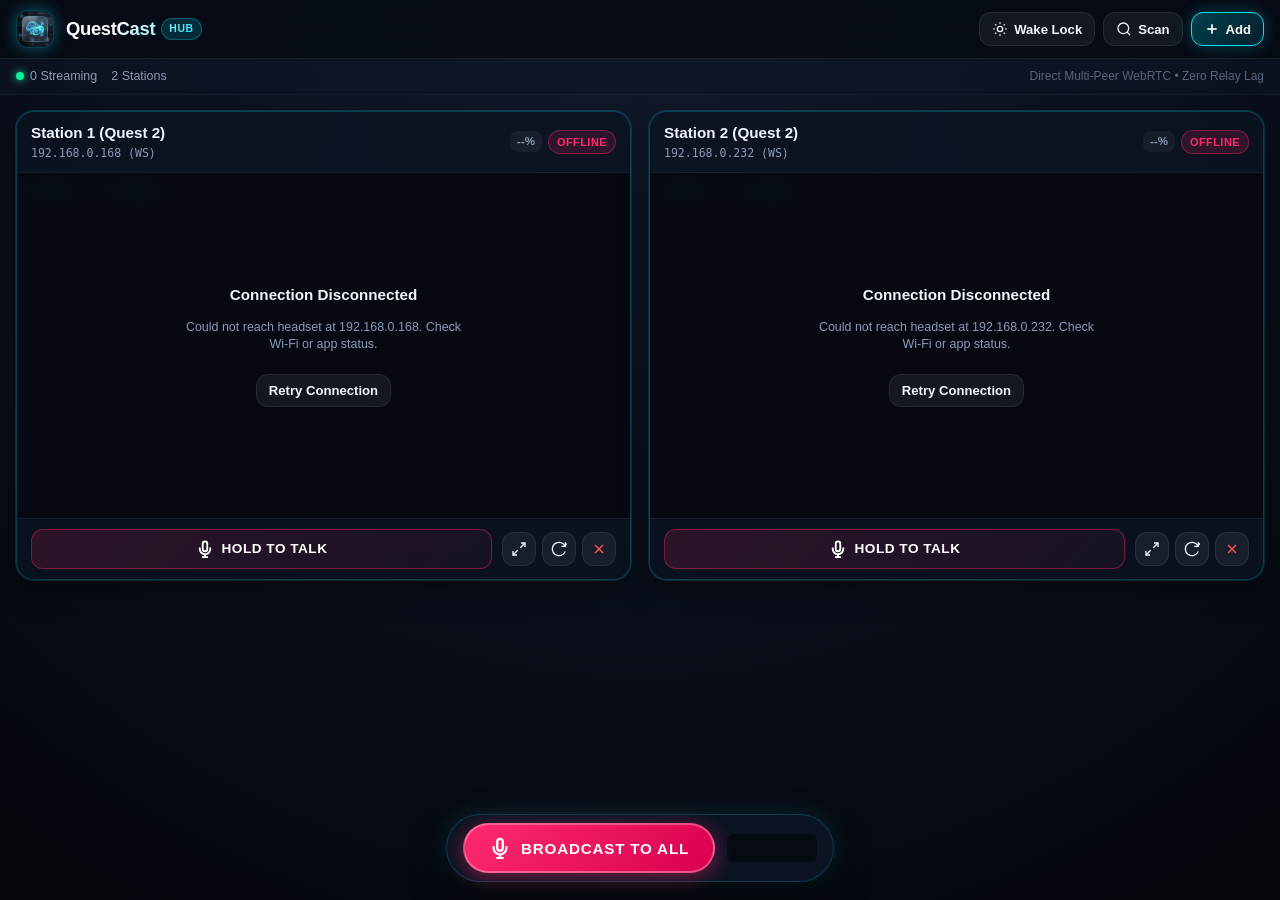
==== docs/index.html @ b6b66b7f "feat(web): add mobile-first offline PWA operator hub with direct multi-peer WebRTC and PTT intercom" ====
<!DOCTYPE html>
<html lang="en">
<head>
  <meta charset="UTF-8">
  <meta name="viewport" content="width=device-width, initial-scale=1.0, maximum-scale=1.0, user-scalable=no, viewport-fit=cover">
  <title>QuestCast Operator Hub</title>
  
  <!-- PWA & Mobile Web Capabilities -->
  <link rel="manifest" href="./manifest.json">
  <meta name="theme-color" content="#070b14">
  <meta name="apple-mobile-web-app-capable" content="yes">
  <meta name="apple-mobile-web-app-status-bar-style" content="black-translucent">
  <meta name="apple-mobile-web-app-title" content="QuestCast">
  <link rel="apple-touch-icon" href="./icons/icon-192.png">
  <link rel="icon" type="image/png" href="./icons/icon-192.png">

  <!-- Core Stylesheet -->
  <link rel="stylesheet" href="./style.css">
</head>
<body>

  <!-- Offline Status Banner -->
  <div class="offline-banner" id="offlineBanner">
    ⚡ Running in 100% Offline Local Wi-Fi Mode (Cached PWA)
  </div>

  <!-- App Header -->
  <header class="app-header">
    <div class="brand-section">
      <div class="brand-icon">
        <img src="./icons/icon-192.png" alt="QuestCast Logo">
      </div>
      <div class="brand-text">
        <h1>QuestCast <span class="brand-badge">Hub</span></h1>
      </div>
    </div>

    <div class="header-actions">
      <button class="btn-glass" id="btnWakeLock" title="Keep Screen Awake">
        <svg id="iconWakeLock" width="16" height="16" viewBox="0 0 24 24" fill="none" stroke="currentColor" stroke-width="2"><circle cx="12" cy="12" r="4"/><path d="M12 2v2"/><path d="M12 20v2"/><path d="m4.93 4.93 1.41 1.41"/><path d="m17.66 17.66 1.41 1.41"/><path d="M2 12h2"/><path d="M20 12h2"/><path d="m6.34 17.66-1.41 1.41"/><path d="m19.07 4.93-1.41 1.41"/></svg>
        <span>Wake Lock</span>
      </button>

      <button class="btn-glass" id="btnScanSubnet" title="Auto-Scan Wi-Fi Subnet">
        <svg width="16" height="16" viewBox="0 0 24 24" fill="none" stroke="currentColor" stroke-width="2"><circle cx="11" cy="11" r="8"/><line x1="21" y1="21" x2="16.65" y2="16.65"/></svg>
        <span>Scan</span>
      </button>

      <button class="btn-glass btn-primary" id="btnAddStation">
        <svg width="16" height="16" viewBox="0 0 24 24" fill="none" stroke="currentColor" stroke-width="2.5"><line x1="12" y1="5" x2="12" y2="19"/><line x1="5" y1="12" x2="19" y2="12"/></svg>
        <span>Add</span>
      </button>
    </div>
  </header>

  <!-- Sub-Bar / Hub Status Metrics -->
  <div class="hub-subbar">
    <div class="hub-metrics">
      <div class="metric-pill">
        <span class="metric-dot online"></span>
        <span id="activeStationCount">0 Streaming</span>
      </div>
      <div class="metric-pill">
        <span id="totalStationCount">2 Stations</span>
      </div>
    </div>
    <div style="font-size:0.75rem; color:var(--text-muted);">
      Direct Multi-Peer WebRTC • Zero Relay Lag
    </div>
  </div>

  <!-- Main Multi-Headset Video Grid -->
  <main class="stations-container">
    <div class="stations-grid" id="stationsGrid">
      <!-- Station cards rendered dynamically by app.js -->
    </div>
  </main>

  <!-- Global Floating Broadcast Push-to-Talk Intercom Bar -->
  <div class="broadcast-bar">
    <button class="btn-broadcast-ptt" id="btnBroadcastPtt">
      <svg width="22" height="22" viewBox="0 0 24 24" fill="none" stroke="currentColor" stroke-width="2.5"><path d="M12 2a3 3 0 0 0-3 3v7a3 3 0 0 0 6 0V5a3 3 0 0 0-3-3Z"/><path d="M19 10v2a7 7 0 0 1-14 0v-2"/><line x1="12" y1="19" x2="12" y2="23"/><line x1="8" y1="23" x2="16" y2="23"/></svg>
      <span>BROADCAST TO ALL</span>
    </button>
    <canvas class="broadcast-visualizer" id="broadcastVisualizer" width="90" height="28"></canvas>
  </div>

  <!-- Modal: Add / Edit Headset Station -->
  <div class="modal-backdrop" id="modalAddStation">
    <div class="modal-sheet">
      <div class="modal-header">
        <h3>Add Headset Station</h3>
        <button class="btn-glass btn-icon-only" id="btnCloseModal">✕</button>
      </div>
      <div class="modal-body">
        <div class="ssl-helper-banner">
          <strong>Tip for iOS Safari & Chrome:</strong>
          If connecting over HTTPS (GitHub Pages), the browser may require accepting the local headset SSL certificate once.
          <a href="https://192.168.0.168:8443" target="_blank">Authorize 192.168.0.168</a> or <a href="https://192.168.0.232:8443" target="_blank">Authorize 192.168.0.232</a> (Tap Advanced &rarr; Proceed).
        </div>

        <div class="form-group">
          <label class="form-label" for="inputStationName">Station Label</label>
          <input type="text" class="form-input" id="inputStationName" placeholder="e.g. Station 1 (Player A)">
        </div>

        <div class="form-group">
          <label class="form-label" for="inputStationIp">Quest Wi-Fi IP Address</label>
          <input type="text" class="form-input" id="inputStationIp" placeholder="e.g. 192.168.0.168">
        </div>

        <div class="form-group">
          <label class="form-label">Signaling Protocol</label>
          <div class="protocol-toggle-group">
            <div class="protocol-chip selected" data-proto="wss">WSS (8089 / Secure)</div>
            <div class="protocol-chip" data-proto="ws">WS (8088 / Standard)</div>
          </div>
        </div>
      </div>
      <div class="modal-footer">
        <button class="btn-glass" id="btnCancelAdd">Cancel</button>
        <button class="btn-glass btn-primary" id="btnSaveStation">Connect Station</button>
      </div>
    </div>
  </div>

  <!-- Modal: Subnet Auto-Scanner -->
  <div class="modal-backdrop" id="modalScanSubnet">
    <div class="modal-sheet">
      <div class="modal-header">
        <h3>Auto-Discover Quest Headsets</h3>
        <button class="btn-glass btn-icon-only" id="btnCloseScanModal">✕</button>
      </div>
      <div class="modal-body">
        <div class="form-group">
          <label class="form-label" for="inputSubnetBase">Subnet Prefix</label>
          <input type="text" class="form-input" id="inputSubnetBase" value="192.168.0.">
        </div>

        <div style="font-size:0.8rem; color:var(--text-secondary);" id="scanProgress">
          Ready to scan local Wi-Fi subnet for active QuestCast APK instances.
        </div>

        <div id="scanResultsList" style="max-height: 220px; overflow-y: auto;">
          <!-- Discovered devices populated here -->
        </div>
      </div>
      <div class="modal-footer">
        <button class="btn-glass btn-primary" id="btnStartScan">Start Scan</button>
      </div>
    </div>
  </div>

  <!-- Core JavaScript -->
  <script src="./app.js"></script>
</body>
</html>
---- docs/style.css ----
/* ==========================================================================
   QuestCast Operator Hub - Cyberpunk Glassmorphism Mobile-First Design
   ========================================================================== */

:root {
  --bg-deep: #070b14;
  --bg-gradient: radial-gradient(circle at 50% 0%, #111a2e 0%, #070b14 75%, #03060a 100%);
  --surface-card: rgba(18, 27, 46, 0.65);
  --surface-hover: rgba(28, 41, 69, 0.8);
  --surface-modal: rgba(14, 21, 37, 0.95);
  
  --border-glow: rgba(0, 229, 255, 0.2);
  --border-focus: rgba(0, 229, 255, 0.6);
  --border-subtle: rgba(255, 255, 255, 0.08);

  --accent-cyan: #00e5ff;
  --accent-cyan-glow: rgba(0, 229, 255, 0.35);
  --accent-pink: #ff2a6d;
  --accent-pink-glow: rgba(255, 42, 109, 0.45);
  --accent-green: #00f59b;
  --accent-amber: #ffb800;
  --accent-purple: #7928ca;

  --text-primary: #f0f6fc;
  --text-secondary: #8b9bb4;
  --text-muted: #57657d;

  --font-family: -apple-system, BlinkMacSystemFont, "SF Pro Display", "Segoe UI", Roboto, Helvetica, Arial, sans-serif;
  --radius-lg: 18px;
  --radius-md: 12px;
  --radius-sm: 8px;
  --radius-pill: 9999px;
  
  --shadow-card: 0 10px 30px -5px rgba(0, 0, 0, 0.5), 0 0 0 1px var(--border-glow);
  --shadow-active: 0 0 25px var(--accent-cyan-glow);
  --shadow-ptt: 0 0 35px var(--accent-pink-glow);
}

* {
  margin: 0;
  padding: 0;
  box-sizing: border-box;
  -webkit-tap-highlight-color: transparent;
  user-select: none;
}

body {
  font-family: var(--font-family);
  background: var(--bg-deep);
  background-image: var(--bg-gradient);
  background-attachment: fixed;
  color: var(--text-primary);
  min-height: 100vh;
  min-height: -webkit-fill-available;
  display: flex;
  flex-direction: column;
  overflow-x: hidden;
  line-height: 1.5;
}

/* App Header */
.app-header {
  position: sticky;
  top: 0;
  z-index: 100;
  background: rgba(7, 11, 20, 0.85);
  backdrop-filter: blur(20px);
  -webkit-backdrop-filter: blur(20px);
  border-bottom: 1px solid var(--border-subtle);
  padding: 10px 16px;
  display: flex;
  align-items: center;
  justify-content: space-between;
  gap: 12px;
}

.brand-section {
  display: flex;
  align-items: center;
  gap: 12px;
}

.brand-icon {
  width: 38px;
  height: 38px;
  border-radius: var(--radius-md);
  border: 1px solid var(--border-glow);
  box-shadow: 0 0 15px var(--accent-cyan-glow);
  display: flex;
  align-items: center;
  justify-content: center;
  background: rgba(0, 229, 255, 0.08);
}

.brand-icon img {
  width: 100%;
  height: 100%;
  border-radius: var(--radius-md);
  object-fit: cover;
}

.brand-text h1 {
  font-size: 1.15rem;
  font-weight: 700;
  letter-spacing: -0.3px;
  background: linear-gradient(135deg, #ffffff 40%, var(--accent-cyan) 100%);
  -webkit-background-clip: text;
  -webkit-text-fill-color: transparent;
  display: flex;
  align-items: center;
  gap: 6px;
}

.brand-badge {
  font-size: 0.65rem;
  font-weight: 800;
  letter-spacing: 0.6px;
  padding: 2px 7px;
  border-radius: var(--radius-pill);
  background: rgba(0, 229, 255, 0.15);
  color: var(--accent-cyan);
  border: 1px solid rgba(0, 229, 255, 0.3);
  text-transform: uppercase;
}

.header-actions {
  display: flex;
  align-items: center;
  gap: 8px;
}

/* Primary Glass Buttons */
.btn-glass {
  background: rgba(255, 255, 255, 0.06);
  color: var(--text-primary);
  border: 1px solid var(--border-subtle);
  border-radius: var(--radius-md);
  padding: 8px 12px;
  font-size: 0.82rem;
  font-weight: 600;
  cursor: pointer;
  display: inline-flex;
  align-items: center;
  gap: 6px;
  transition: all 0.2s cubic-bezier(0.4, 0, 0.2, 1);
  backdrop-filter: blur(10px);
  -webkit-backdrop-filter: blur(10px);
}

.btn-glass:hover, .btn-glass:focus-visible {
  background: rgba(255, 255, 255, 0.12);
  border-color: var(--border-glow);
  box-shadow: 0 0 12px rgba(0, 229, 255, 0.2);
}

.btn-glass:active {
  transform: scale(0.96);
}

.btn-glass.active {
  background: rgba(0, 229, 255, 0.18);
  border-color: var(--accent-cyan);
  color: var(--accent-cyan);
  box-shadow: 0 0 15px var(--accent-cyan-glow);
}

.btn-icon-only {
  padding: 8px;
  border-radius: var(--radius-md);
}

.btn-primary {
  background: linear-gradient(135deg, rgba(0, 229, 255, 0.25) 0%, rgba(0, 229, 255, 0.1) 100%);
  border: 1px solid var(--accent-cyan);
  color: #fff;
  box-shadow: 0 0 15px rgba(0, 229, 255, 0.25);
}

.btn-primary:hover {
  background: linear-gradient(135deg, rgba(0, 229, 255, 0.4) 0%, rgba(0, 229, 255, 0.15) 100%);
  box-shadow: 0 0 20px var(--accent-cyan-glow);
}

/* Sub-Bar / Hub Metrics Banner */
.hub-subbar {
  padding: 8px 16px;
  background: rgba(14, 21, 37, 0.5);
  border-bottom: 1px solid rgba(255, 255, 255, 0.04);
  display: flex;
  align-items: center;
  justify-content: space-between;
  font-size: 0.78rem;
  color: var(--text-secondary);
  overflow-x: auto;
  white-space: nowrap;
  gap: 16px;
}

.hub-metrics {
  display: flex;
  align-items: center;
  gap: 14px;
}

.metric-pill {
  display: flex;
  align-items: center;
  gap: 6px;
}

.metric-dot {
  width: 8px;
  height: 8px;
  border-radius: 50%;
  background: var(--text-muted);
}

.metric-dot.online {
  background: var(--accent-green);
  box-shadow: 0 0 8px var(--accent-green);
}

/* Stations Grid */
.stations-container {
  flex: 1;
  padding: 16px;
  max-width: 1600px;
  margin: 0 auto;
  width: 100%;
}

.stations-grid {
  display: grid;
  grid-template-columns: repeat(auto-fit, minmax(360px, 1fr));
  gap: 18px;
  transition: all 0.3s ease;
}

/* Single Station Card */
.station-card {
  background: var(--surface-card);
  backdrop-filter: blur(16px);
  -webkit-backdrop-filter: blur(16px);
  border: 1px solid var(--border-glow);
  border-radius: var(--radius-lg);
  box-shadow: var(--shadow-card);
  overflow: hidden;
  display: flex;
  flex-direction: column;
  position: relative;
  transition: transform 0.25s ease, box-shadow 0.25s ease, border-color 0.25s ease;
}

.station-card:hover {
  border-color: var(--border-focus);
  box-shadow: 0 12px 35px -5px rgba(0, 0, 0, 0.6), 0 0 20px rgba(0, 229, 255, 0.2);
}

.station-card.talking-active {
  border-color: var(--accent-pink) !important;
  box-shadow: 0 0 35px var(--accent-pink-glow) !important;
  animation: cardPulse 1.2s infinite alternate;
}

@keyframes cardPulse {
  from { box-shadow: 0 0 15px rgba(255, 42, 109, 0.3); }
  to { box-shadow: 0 0 35px rgba(255, 42, 109, 0.7); }
}

/* Card Header */
.card-header {
  padding: 10px 14px;
  display: flex;
  align-items: center;
  justify-content: space-between;
  background: rgba(10, 16, 28, 0.6);
  border-bottom: 1px solid rgba(255, 255, 255, 0.05);
}

.station-info {
  display: flex;
  align-items: center;
  gap: 10px;
  min-width: 0;
}

.station-title {
  font-size: 0.95rem;
  font-weight: 700;
  color: var(--text-primary);
  white-space: nowrap;
  overflow: hidden;
  text-overflow: ellipsis;
}

.station-ip {
  font-size: 0.72rem;
  color: var(--text-secondary);
  font-family: monospace;
}

.station-badges {
  display: flex;
  align-items: center;
  gap: 6px;
}

.badge-status {
  font-size: 0.68rem;
  font-weight: 700;
  letter-spacing: 0.5px;
  padding: 3px 8px;
  border-radius: var(--radius-pill);
  text-transform: uppercase;
  background: rgba(255, 255, 255, 0.08);
  color: var(--text-muted);
}

.badge-status.connected {
  background: rgba(0, 245, 155, 0.15);
  color: var(--accent-green);
  border: 1px solid rgba(0, 245, 155, 0.4);
}

.badge-status.connecting {
  background: rgba(255, 184, 0, 0.15);
  color: var(--accent-amber);
  border: 1px solid rgba(255, 184, 0, 0.4);
}

.badge-status.error {
  background: rgba(255, 42, 109, 0.15);
  color: var(--accent-pink);
  border: 1px solid rgba(255, 42, 109, 0.4);
}

.badge-battery {
  font-size: 0.72rem;
  font-weight: 600;
  display: inline-flex;
  align-items: center;
  gap: 4px;
  color: var(--text-secondary);
  background: rgba(255, 255, 255, 0.05);
  padding: 2px 7px;
  border-radius: var(--radius-sm);
}

/* Video Stage Area */
.video-stage {
  position: relative;
  width: 100%;
  aspect-ratio: 16 / 9;
  background: #000;
  overflow: hidden;
  display: flex;
  align-items: center;
  justify-content: center;
}

.video-stream {
  width: 100%;
  height: 100%;
  object-fit: contain;
  display: block;
  background: #000;
}

/* Video Overlay Over Black/Standby */
.video-overlay {
  position: absolute;
  inset: 0;
  background: rgba(7, 11, 20, 0.88);
  backdrop-filter: blur(8px);
  -webkit-backdrop-filter: blur(8px);
  display: flex;
  flex-direction: column;
  align-items: center;
  justify-content: center;
  padding: 20px;
  text-align: center;
  gap: 12px;
  z-index: 10;
  transition: opacity 0.25s ease, visibility 0.25s ease;
}

.video-overlay.hidden {
  opacity: 0;
  visibility: hidden;
  pointer-events: none;
}

.overlay-spinner {
  width: 36px;
  height: 36px;
  border: 3px solid rgba(0, 229, 255, 0.2);
  border-top-color: var(--accent-cyan);
  border-radius: 50%;
  animation: spin 0.8s linear infinite;
}

@keyframes spin {
  to { transform: rotate(360deg); }
}

.overlay-title {
  font-size: 0.95rem;
  font-weight: 700;
  color: var(--text-primary);
}

.overlay-desc {
  font-size: 0.78rem;
  color: var(--text-secondary);
  max-width: 280px;
  line-height: 1.4;
}

.proximity-warning {
  background: rgba(255, 184, 0, 0.12);
  border: 1px solid rgba(255, 184, 0, 0.3);
  padding: 6px 12px;
  border-radius: var(--radius-sm);
  color: var(--accent-amber);
  font-size: 0.75rem;
  font-weight: 600;
  display: flex;
  align-items: center;
  gap: 6px;
  margin-top: 4px;
}

/* Real-time Diagnostics HUD on Video */
.video-hud {
  position: absolute;
  top: 8px;
  left: 8px;
  display: flex;
  gap: 6px;
  z-index: 5;
  pointer-events: none;
}

.hud-stat {
  font-size: 0.65rem;
  font-weight: 700;
  font-family: monospace;
  background: rgba(0, 0, 0, 0.65);
  backdrop-filter: blur(4px);
  padding: 2px 6px;
  border-radius: 4px;
  color: var(--accent-cyan);
  border: 1px solid rgba(0, 229, 255, 0.25);
}

/* Card Controls Bar */
.card-controls {
  padding: 10px 14px;
  display: flex;
  align-items: center;
  justify-content: space-between;
  gap: 10px;
  background: rgba(10, 16, 28, 0.7);
  border-top: 1px solid rgba(255, 255, 255, 0.05);
}

/* Solo PTT Button on Card */
.btn-card-ptt {
  flex: 1;
  background: linear-gradient(135deg, rgba(255, 42, 109, 0.15) 0%, rgba(255, 42, 109, 0.05) 100%);
  border: 1px solid rgba(255, 42, 109, 0.4);
  color: #fff;
  border-radius: var(--radius-md);
  padding: 10px 14px;
  font-size: 0.85rem;
  font-weight: 700;
  letter-spacing: 0.5px;
  cursor: pointer;
  display: inline-flex;
  align-items: center;
  justify-content: center;
  gap: 8px;
  transition: all 0.15s ease;
  touch-action: none; /* Prevents long-press menu on mobile */
}

.btn-card-ptt:hover {
  background: linear-gradient(135deg, rgba(255, 42, 109, 0.3) 0%, rgba(255, 42, 109, 0.1) 100%);
  border-color: var(--accent-pink);
  box-shadow: 0 0 15px rgba(255, 42, 109, 0.3);
}

.btn-card-ptt:active, .btn-card-ptt.active {
  background: var(--accent-pink) !important;
  color: #fff !important;
  box-shadow: 0 0 25px var(--accent-pink-glow) !important;
  transform: scale(0.97);
}

.card-action-btns {
  display: flex;
  align-items: center;
  gap: 6px;
}

/* Fullscreen Mode for a Station */
.station-card.fullscreen-mode {
  position: fixed;
  inset: 0;
  z-index: 999;
  border-radius: 0;
  margin: 0;
  max-width: none;
  height: 100vh;
  height: -webkit-fill-available;
}

.station-card.fullscreen-mode .video-stage {
  flex: 1;
  aspect-ratio: auto;
}

/* Global Floating Broadcast PTT Intercom Bar */
.broadcast-bar {
  position: fixed;
  bottom: 18px;
  left: 50%;
  transform: translateX(-50%);
  z-index: 90;
  display: flex;
  align-items: center;
  gap: 12px;
  background: rgba(14, 21, 37, 0.88);
  backdrop-filter: blur(20px);
  -webkit-backdrop-filter: blur(20px);
  border: 1px solid var(--border-glow);
  padding: 8px 16px;
  border-radius: var(--radius-pill);
  box-shadow: 0 15px 35px rgba(0, 0, 0, 0.6), 0 0 25px rgba(0, 229, 255, 0.15);
  max-width: 92vw;
  width: auto;
}

.btn-broadcast-ptt {
  background: linear-gradient(135deg, #ff2a6d 0%, #d80050 100%);
  color: #fff;
  border: 2px solid rgba(255, 255, 255, 0.3);
  padding: 12px 24px;
  border-radius: var(--radius-pill);
  font-size: 0.95rem;
  font-weight: 800;
  letter-spacing: 0.8px;
  text-transform: uppercase;
  cursor: pointer;
  display: inline-flex;
  align-items: center;
  gap: 10px;
  box-shadow: 0 4px 20px var(--accent-pink-glow);
  touch-action: none;
  transition: all 0.15s ease;
  white-space: nowrap;
}

.btn-broadcast-ptt:active, .btn-broadcast-ptt.active {
  transform: scale(0.95);
  background: #ff1053;
  box-shadow: 0 0 35px rgba(255, 42, 109, 0.8);
  border-color: #fff;
}

.broadcast-visualizer {
  width: 90px;
  height: 28px;
  border-radius: 6px;
  background: rgba(0, 0, 0, 0.4);
}

/* Modals */
.modal-backdrop {
  position: fixed;
  inset: 0;
  z-index: 1000;
  background: rgba(3, 6, 12, 0.85);
  backdrop-filter: blur(12px);
  -webkit-backdrop-filter: blur(12px);
  display: flex;
  align-items: center;
  justify-content: center;
  padding: 16px;
  opacity: 0;
  visibility: hidden;
  transition: all 0.2s ease;
}

.modal-backdrop.open {
  opacity: 1;
  visibility: visible;
}

.modal-sheet {
  background: var(--surface-modal);
  border: 1px solid var(--border-glow);
  border-radius: var(--radius-lg);
  box-shadow: 0 20px 50px rgba(0, 0, 0, 0.7), 0 0 30px rgba(0, 229, 255, 0.2);
  width: 100%;
  max-width: 480px;
  overflow: hidden;
  display: flex;
  flex-direction: column;
  transform: scale(0.95);
  transition: transform 0.2s ease;
}

.modal-backdrop.open .modal-sheet {
  transform: scale(1);
}

.modal-header {
  padding: 16px 20px;
  display: flex;
  align-items: center;
  justify-content: space-between;
  border-bottom: 1px solid rgba(255, 255, 255, 0.08);
}

.modal-header h3 {
  font-size: 1.1rem;
  font-weight: 700;
  color: var(--text-primary);
}

.modal-body {
  padding: 20px;
  display: flex;
  flex-direction: column;
  gap: 16px;
}

.form-group {
  display: flex;
  flex-direction: column;
  gap: 6px;
}

.form-label {
  font-size: 0.8rem;
  font-weight: 600;
  color: var(--text-secondary);
  text-transform: uppercase;
  letter-spacing: 0.5px;
}

.form-input {
  background: rgba(255, 255, 255, 0.05);
  border: 1px solid rgba(255, 255, 255, 0.12);
  border-radius: var(--radius-md);
  padding: 10px 14px;
  font-size: 0.95rem;
  color: var(--text-primary);
  font-family: inherit;
  outline: none;
  transition: all 0.2s ease;
}

.form-input:focus {
  border-color: var(--accent-cyan);
  box-shadow: 0 0 12px var(--accent-cyan-glow);
  background: rgba(0, 229, 255, 0.03);
}

.protocol-toggle-group {
  display: flex;
  gap: 8px;
}

.protocol-chip {
  flex: 1;
  text-align: center;
  padding: 8px;
  border-radius: var(--radius-md);
  border: 1px solid var(--border-subtle);
  background: rgba(255, 255, 255, 0.04);
  font-size: 0.85rem;
  font-weight: 600;
  cursor: pointer;
  transition: all 0.2s ease;
}

.protocol-chip.selected {
  border-color: var(--accent-cyan);
  background: rgba(0, 229, 255, 0.15);
  color: var(--accent-cyan);
}

.modal-footer {
  padding: 14px 20px;
  display: flex;
  align-items: center;
  justify-content: flex-end;
  gap: 10px;
  border-top: 1px solid rgba(255, 255, 255, 0.08);
  background: rgba(7, 11, 20, 0.5);
}

/* Offline Banner */
.offline-banner {
  background: linear-gradient(90deg, #ff9100 0%, #ff5252 100%);
  color: #fff;
  font-size: 0.78rem;
  font-weight: 700;
  padding: 6px 12px;
  text-align: center;
  display: none;
}

.offline-banner.visible {
  display: block;
}

/* Mixed Content / SSL Guidance Card */
.ssl-helper-banner {
  background: rgba(0, 229, 255, 0.08);
  border: 1px solid rgba(0, 229, 255, 0.25);
  border-radius: var(--radius-md);
  padding: 12px 14px;
  font-size: 0.8rem;
  color: var(--text-secondary);
  line-height: 1.45;
  margin-bottom: 14px;
  display: flex;
  flex-direction: column;
  gap: 8px;
}

.ssl-helper-banner a {
  color: var(--accent-cyan);
  text-decoration: underline;
  font-weight: 600;
}

/* Responsive tweaks */
@media (max-width: 600px) {
  .stations-grid {
    grid-template-columns: 1fr;
  }

  .app-header {
    padding: 8px 12px;
  }

  .brand-text h1 {
    font-size: 1.02rem;
  }

  .broadcast-bar {
    bottom: 12px;
    padding: 6px 12px;
  }

  .btn-broadcast-ptt {
    padding: 10px 18px;
    font-size: 0.85rem;
  }

  .broadcast-visualizer {
    display: none;
  }
}
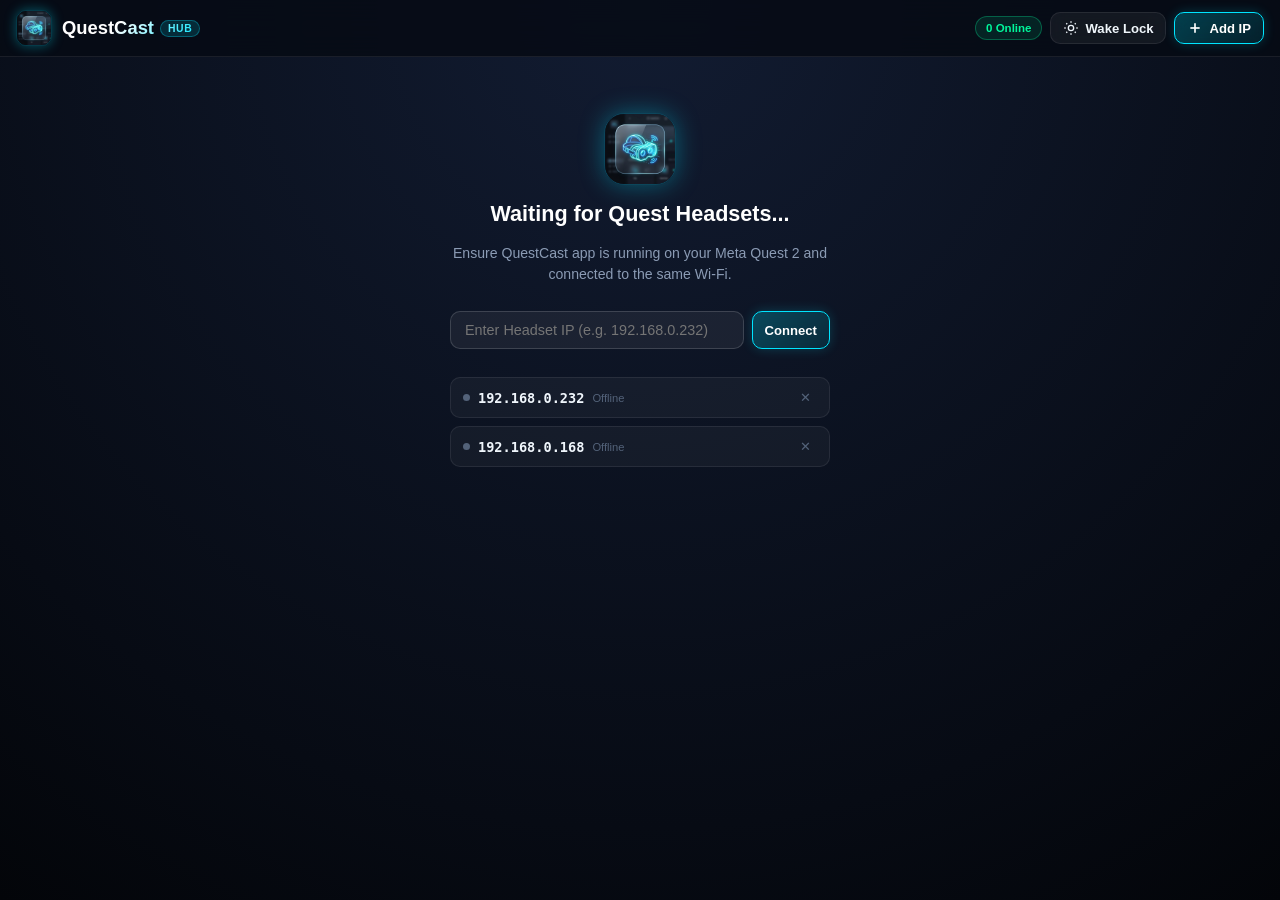
==== commit a605f7df: "fix(hub): dynamic connected-only grid, fix video detachment, clean UI clutter and sw cache" ====
--- a/docs/index.html
+++ b/docs/index.html
@@ -21,7 +21,7 @@
 
   <!-- Offline Status Banner -->
   <div class="offline-banner" id="offlineBanner">
-    ⚡ Running in 100% Offline Local Wi-Fi Mode (Cached PWA)
+    ⚡ 100% Offline Wi-Fi Mode (Cached PWA)
   </div>
 
   <!-- App Header -->
@@ -31,122 +31,85 @@
         <img src="./icons/icon-192.png" alt="QuestCast Logo">
       </div>
       <div class="brand-text">
-        <h1>QuestCast <span class="brand-badge">Hub</span></h1>
+        <h1>QuestCast <span class="brand-badge" id="statusBadge">Hub</span></h1>
       </div>
     </div>
 
     <div class="header-actions">
+      <span class="active-pill" id="activePill">0 Online</span>
+
       <button class="btn-glass" id="btnWakeLock" title="Keep Screen Awake">
         <svg id="iconWakeLock" width="16" height="16" viewBox="0 0 24 24" fill="none" stroke="currentColor" stroke-width="2"><circle cx="12" cy="12" r="4"/><path d="M12 2v2"/><path d="M12 20v2"/><path d="m4.93 4.93 1.41 1.41"/><path d="m17.66 17.66 1.41 1.41"/><path d="M2 12h2"/><path d="M20 12h2"/><path d="m6.34 17.66-1.41 1.41"/><path d="m19.07 4.93-1.41 1.41"/></svg>
         <span>Wake Lock</span>
       </button>
 
-      <button class="btn-glass" id="btnScanSubnet" title="Auto-Scan Wi-Fi Subnet">
-        <svg width="16" height="16" viewBox="0 0 24 24" fill="none" stroke="currentColor" stroke-width="2"><circle cx="11" cy="11" r="8"/><line x1="21" y1="21" x2="16.65" y2="16.65"/></svg>
-        <span>Scan</span>
-      </button>
-
       <button class="btn-glass btn-primary" id="btnAddStation">
         <svg width="16" height="16" viewBox="0 0 24 24" fill="none" stroke="currentColor" stroke-width="2.5"><line x1="12" y1="5" x2="12" y2="19"/><line x1="5" y1="12" x2="19" y2="12"/></svg>
-        <span>Add</span>
+        <span>Add IP</span>
       </button>
     </div>
   </header>
 
-  <!-- Sub-Bar / Hub Status Metrics -->
-  <div class="hub-subbar">
-    <div class="hub-metrics">
-      <div class="metric-pill">
-        <span class="metric-dot online"></span>
-        <span id="activeStationCount">0 Streaming</span>
+  <!-- Main Multi-Headset Video Stage -->
+  <main class="stations-container">
+    <!-- Standby Hero: Visible only when 0 headsets are connected -->
+    <div class="standby-hero" id="standbyHero">
+      <div class="standby-icon">
+        <img src="./icons/icon-192.png" alt="QuestCast Standby">
       </div>
-      <div class="metric-pill">
-        <span id="totalStationCount">2 Stations</span>
+      <h2>Waiting for Quest Headsets...</h2>
+      <p>Ensure QuestCast app is running on your Meta Quest 2 and connected to the same Wi-Fi.</p>
+      
+      <div class="quick-add-box">
+        <input type="text" id="quickAddIp" placeholder="Enter Headset IP (e.g. 192.168.0.232)">
+        <button class="btn-glass btn-primary" id="btnQuickAdd">Connect</button>
+      </div>
+
+      <div class="saved-ips-list" id="savedIpsList">
+        <!-- Monitored IPs listed here -->
       </div>
     </div>
-    <div style="font-size:0.75rem; color:var(--text-muted);">
-      Direct Multi-Peer WebRTC • Zero Relay Lag
-    </div>
-  </div>
 
-  <!-- Main Multi-Headset Video Grid -->
-  <main class="stations-container">
+    <!-- Active Connected Cards Grid -->
     <div class="stations-grid" id="stationsGrid">
-      <!-- Station cards rendered dynamically by app.js -->
+      <!-- Only CONNECTED headsets rendered here dynamically -->
     </div>
   </main>
 
-  <!-- Global Floating Broadcast Push-to-Talk Intercom Bar -->
-  <div class="broadcast-bar">
+  <!-- Global Broadcast Bar: Visible ONLY when 2 or more headsets are streaming -->
+  <div class="broadcast-bar hidden" id="broadcastBar">
     <button class="btn-broadcast-ptt" id="btnBroadcastPtt">
       <svg width="22" height="22" viewBox="0 0 24 24" fill="none" stroke="currentColor" stroke-width="2.5"><path d="M12 2a3 3 0 0 0-3 3v7a3 3 0 0 0 6 0V5a3 3 0 0 0-3-3Z"/><path d="M19 10v2a7 7 0 0 1-14 0v-2"/><line x1="12" y1="19" x2="12" y2="23"/><line x1="8" y1="23" x2="16" y2="23"/></svg>
       <span>BROADCAST TO ALL</span>
     </button>
-    <canvas class="broadcast-visualizer" id="broadcastVisualizer" width="90" height="28"></canvas>
   </div>
 
-  <!-- Modal: Add / Edit Headset Station -->
+  <!-- Modal: Add Headset IP -->
   <div class="modal-backdrop" id="modalAddStation">
     <div class="modal-sheet">
       <div class="modal-header">
-        <h3>Add Headset Station</h3>
+        <h3>Connect Headset</h3>
         <button class="btn-glass btn-icon-only" id="btnCloseModal">✕</button>
       </div>
       <div class="modal-body">
-        <div class="ssl-helper-banner">
-          <strong>Tip for iOS Safari & Chrome:</strong>
-          If connecting over HTTPS (GitHub Pages), the browser may require accepting the local headset SSL certificate once.
-          <a href="https://192.168.0.168:8443" target="_blank">Authorize 192.168.0.168</a> or <a href="https://192.168.0.232:8443" target="_blank">Authorize 192.168.0.232</a> (Tap Advanced &rarr; Proceed).
+        <div class="form-group">
+          <label class="form-label" for="inputStationIp">Quest Wi-Fi IP Address</label>
+          <input type="text" class="form-input" id="inputStationIp" placeholder="e.g. 192.168.0.232">
         </div>
 
         <div class="form-group">
-          <label class="form-label" for="inputStationName">Station Label</label>
-          <input type="text" class="form-input" id="inputStationName" placeholder="e.g. Station 1 (Player A)">
+          <label class="form-label" for="inputStationName">Station Label (Optional)</label>
+          <input type="text" class="form-input" id="inputStationName" placeholder="e.g. Station 2">
         </div>
 
-        <div class="form-group">
-          <label class="form-label" for="inputStationIp">Quest Wi-Fi IP Address</label>
-          <input type="text" class="form-input" id="inputStationIp" placeholder="e.g. 192.168.0.168">
-        </div>
-
-        <div class="form-group">
-          <label class="form-label">Signaling Protocol</label>
-          <div class="protocol-toggle-group">
-            <div class="protocol-chip selected" data-proto="wss">WSS (8089 / Secure)</div>
-            <div class="protocol-chip" data-proto="ws">WS (8088 / Standard)</div>
-          </div>
+        <div class="ssl-helper-banner">
+          <strong>Tip:</strong> If using HTTPS on Chrome/Safari, accept the Quest's local SSL certificate once:
+          <span id="sslLinks"></span>
         </div>
       </div>
       <div class="modal-footer">
         <button class="btn-glass" id="btnCancelAdd">Cancel</button>
-        <button class="btn-glass btn-primary" id="btnSaveStation">Connect Station</button>
-      </div>
-    </div>
-  </div>
-
-  <!-- Modal: Subnet Auto-Scanner -->
-  <div class="modal-backdrop" id="modalScanSubnet">
-    <div class="modal-sheet">
-      <div class="modal-header">
-        <h3>Auto-Discover Quest Headsets</h3>
-        <button class="btn-glass btn-icon-only" id="btnCloseScanModal">✕</button>
-      </div>
-      <div class="modal-body">
-        <div class="form-group">
-          <label class="form-label" for="inputSubnetBase">Subnet Prefix</label>
-          <input type="text" class="form-input" id="inputSubnetBase" value="192.168.0.">
-        </div>
-
-        <div style="font-size:0.8rem; color:var(--text-secondary);" id="scanProgress">
-          Ready to scan local Wi-Fi subnet for active QuestCast APK instances.
-        </div>
-
-        <div id="scanResultsList" style="max-height: 220px; overflow-y: auto;">
-          <!-- Discovered devices populated here -->
-        </div>
-      </div>
-      <div class="modal-footer">
-        <button class="btn-glass btn-primary" id="btnStartScan">Start Scan</button>
+        <button class="btn-glass btn-primary" id="btnSaveStation">Connect Headset</button>
       </div>
     </div>
   </div>
--- a/docs/style.css
+++ b/docs/style.css
@@ -1,16 +1,15 @@
 /* ==========================================================================
-   QuestCast Operator Hub - Cyberpunk Glassmorphism Mobile-First Design
+   QuestCast Operator Hub - Streamlined Cyberpunk Glassmorphism
+   Dynamic connected-only grid with zero UI clutter.
    ========================================================================== */
 
 :root {
   --bg-deep: #070b14;
-  --bg-gradient: radial-gradient(circle at 50% 0%, #111a2e 0%, #070b14 75%, #03060a 100%);
-  --surface-card: rgba(18, 27, 46, 0.65);
-  --surface-hover: rgba(28, 41, 69, 0.8);
-  --surface-modal: rgba(14, 21, 37, 0.95);
+  --bg-gradient: radial-gradient(circle at 50% 0%, #121c32 0%, #070b14 75%, #030509 100%);
+  --surface-card: rgba(16, 24, 42, 0.75);
+  --surface-modal: rgba(12, 18, 32, 0.96);
   
-  --border-glow: rgba(0, 229, 255, 0.2);
-  --border-focus: rgba(0, 229, 255, 0.6);
+  --border-glow: rgba(0, 229, 255, 0.22);
   --border-subtle: rgba(255, 255, 255, 0.08);
 
   --accent-cyan: #00e5ff;
@@ -19,21 +18,17 @@
   --accent-pink-glow: rgba(255, 42, 109, 0.45);
   --accent-green: #00f59b;
   --accent-amber: #ffb800;
-  --accent-purple: #7928ca;
 
   --text-primary: #f0f6fc;
   --text-secondary: #8b9bb4;
-  --text-muted: #57657d;
-
-  --font-family: -apple-system, BlinkMacSystemFont, "SF Pro Display", "Segoe UI", Roboto, Helvetica, Arial, sans-serif;
-  --radius-lg: 18px;
-  --radius-md: 12px;
-  --radius-sm: 8px;
+  --text-muted: #536279;
+
+  --font-family: -apple-system, BlinkMacSystemFont, "SF Pro Display", "Segoe UI", Roboto, sans-serif;
+  --radius-lg: 16px;
+  --radius-md: 10px;
   --radius-pill: 9999px;
   
-  --shadow-card: 0 10px 30px -5px rgba(0, 0, 0, 0.5), 0 0 0 1px var(--border-glow);
-  --shadow-active: 0 0 25px var(--accent-cyan-glow);
-  --shadow-ptt: 0 0 35px var(--accent-pink-glow);
+  --shadow-card: 0 12px 35px -5px rgba(0, 0, 0, 0.55), 0 0 0 1px var(--border-glow);
 }
 
 * {
@@ -55,7 +50,21 @@
   display: flex;
   flex-direction: column;
   overflow-x: hidden;
-  line-height: 1.5;
+}
+
+/* Offline Banner */
+.offline-banner {
+  background: linear-gradient(90deg, #ff9100 0%, #ff5252 100%);
+  color: #fff;
+  font-size: 0.78rem;
+  font-weight: 700;
+  padding: 5px 12px;
+  text-align: center;
+  display: none;
+}
+
+.offline-banner.visible {
+  display: block;
 }
 
 /* App Header */
@@ -77,32 +86,30 @@
 .brand-section {
   display: flex;
   align-items: center;
-  gap: 12px;
+  gap: 10px;
 }
 
 .brand-icon {
-  width: 38px;
-  height: 38px;
+  width: 36px;
+  height: 36px;
   border-radius: var(--radius-md);
   border: 1px solid var(--border-glow);
-  box-shadow: 0 0 15px var(--accent-cyan-glow);
+  box-shadow: 0 0 12px var(--accent-cyan-glow);
   display: flex;
   align-items: center;
   justify-content: center;
-  background: rgba(0, 229, 255, 0.08);
+  overflow: hidden;
 }
 
 .brand-icon img {
   width: 100%;
   height: 100%;
-  border-radius: var(--radius-md);
   object-fit: cover;
 }
 
 .brand-text h1 {
   font-size: 1.15rem;
   font-weight: 700;
-  letter-spacing: -0.3px;
   background: linear-gradient(135deg, #ffffff 40%, var(--accent-cyan) 100%);
   -webkit-background-clip: text;
   -webkit-text-fill-color: transparent;
@@ -123,34 +130,50 @@
   text-transform: uppercase;
 }
 
+.brand-badge.live {
+  background: rgba(0, 245, 155, 0.2);
+  color: var(--accent-green);
+  border-color: rgba(0, 245, 155, 0.4);
+  box-shadow: 0 0 10px rgba(0, 245, 155, 0.3);
+}
+
 .header-actions {
   display: flex;
   align-items: center;
   gap: 8px;
 }
 
-/* Primary Glass Buttons */
+.active-pill {
+  font-size: 0.72rem;
+  font-weight: 700;
+  color: var(--accent-green);
+  background: rgba(0, 245, 155, 0.1);
+  border: 1px solid rgba(0, 245, 155, 0.3);
+  padding: 5px 10px;
+  border-radius: var(--radius-pill);
+}
+
+/* Glass Buttons */
 .btn-glass {
   background: rgba(255, 255, 255, 0.06);
   color: var(--text-primary);
   border: 1px solid var(--border-subtle);
   border-radius: var(--radius-md);
-  padding: 8px 12px;
+  padding: 7px 12px;
   font-size: 0.82rem;
   font-weight: 600;
   cursor: pointer;
   display: inline-flex;
   align-items: center;
   gap: 6px;
-  transition: all 0.2s cubic-bezier(0.4, 0, 0.2, 1);
+  transition: all 0.2s ease;
   backdrop-filter: blur(10px);
   -webkit-backdrop-filter: blur(10px);
 }
 
-.btn-glass:hover, .btn-glass:focus-visible {
+.btn-glass:hover {
   background: rgba(255, 255, 255, 0.12);
   border-color: var(--border-glow);
-  box-shadow: 0 0 12px rgba(0, 229, 255, 0.2);
 }
 
 .btn-glass:active {
@@ -161,82 +184,197 @@
   background: rgba(0, 229, 255, 0.18);
   border-color: var(--accent-cyan);
   color: var(--accent-cyan);
-  box-shadow: 0 0 15px var(--accent-cyan-glow);
-}
-
-.btn-icon-only {
-  padding: 8px;
-  border-radius: var(--radius-md);
+  box-shadow: 0 0 12px var(--accent-cyan-glow);
 }
 
 .btn-primary {
   background: linear-gradient(135deg, rgba(0, 229, 255, 0.25) 0%, rgba(0, 229, 255, 0.1) 100%);
   border: 1px solid var(--accent-cyan);
   color: #fff;
-  box-shadow: 0 0 15px rgba(0, 229, 255, 0.25);
-}
-
-.btn-primary:hover {
-  background: linear-gradient(135deg, rgba(0, 229, 255, 0.4) 0%, rgba(0, 229, 255, 0.15) 100%);
-  box-shadow: 0 0 20px var(--accent-cyan-glow);
-}
-
-/* Sub-Bar / Hub Metrics Banner */
-.hub-subbar {
-  padding: 8px 16px;
-  background: rgba(14, 21, 37, 0.5);
-  border-bottom: 1px solid rgba(255, 255, 255, 0.04);
-  display: flex;
-  align-items: center;
-  justify-content: space-between;
-  font-size: 0.78rem;
+  box-shadow: 0 0 12px rgba(0, 229, 255, 0.2);
+}
+
+.btn-icon {
+  background: transparent;
+  border: none;
   color: var(--text-secondary);
-  overflow-x: auto;
-  white-space: nowrap;
-  gap: 16px;
-}
-
-.hub-metrics {
-  display: flex;
-  align-items: center;
-  gap: 14px;
-}
-
-.metric-pill {
-  display: flex;
-  align-items: center;
-  gap: 6px;
-}
-
-.metric-dot {
-  width: 8px;
-  height: 8px;
-  border-radius: 50%;
-  background: var(--text-muted);
-}
-
-.metric-dot.online {
-  background: var(--accent-green);
-  box-shadow: 0 0 8px var(--accent-green);
-}
-
-/* Stations Grid */
+  cursor: pointer;
+  padding: 4px;
+  border-radius: 6px;
+  display: flex;
+  align-items: center;
+  justify-content: center;
+}
+
+.btn-icon:hover {
+  color: var(--accent-cyan);
+  background: rgba(255, 255, 255, 0.08);
+}
+
+/* Main Container */
 .stations-container {
   flex: 1;
   padding: 16px;
-  max-width: 1600px;
+  max-width: 1400px;
   margin: 0 auto;
   width: 100%;
-}
-
+  display: flex;
+  flex-direction: column;
+}
+
+/* Standby Hero: Shown ONLY when 0 headsets connected */
+.standby-hero {
+  flex: 1;
+  display: flex;
+  flex-direction: column;
+  align-items: center;
+  justify-content: center;
+  text-align: center;
+  padding: 40px 20px;
+  gap: 16px;
+}
+
+.standby-icon {
+  width: 72px;
+  height: 72px;
+  border-radius: 20px;
+  border: 1px solid var(--border-glow);
+  box-shadow: 0 0 25px var(--accent-cyan-glow);
+  overflow: hidden;
+  animation: float 3s ease-in-out infinite alternate;
+}
+
+@keyframes float {
+  from { transform: translateY(0); }
+  to { transform: translateY(-8px); }
+}
+
+.standby-icon img {
+  width: 100%;
+  height: 100%;
+  object-fit: cover;
+}
+
+.standby-hero h2 {
+  font-size: 1.35rem;
+  font-weight: 700;
+  color: #fff;
+}
+
+.standby-hero p {
+  font-size: 0.88rem;
+  color: var(--text-secondary);
+  max-width: 420px;
+  line-height: 1.5;
+}
+
+.quick-add-box {
+  display: flex;
+  gap: 8px;
+  max-width: 380px;
+  width: 100%;
+  margin-top: 10px;
+}
+
+.quick-add-box input {
+  flex: 1;
+  background: rgba(255, 255, 255, 0.06);
+  border: 1px solid rgba(255, 255, 255, 0.15);
+  border-radius: var(--radius-md);
+  padding: 10px 14px;
+  color: #fff;
+  font-size: 0.9rem;
+  outline: none;
+}
+
+.quick-add-box input:focus {
+  border-color: var(--accent-cyan);
+  box-shadow: 0 0 10px var(--accent-cyan-glow);
+}
+
+.saved-ips-list {
+  display: flex;
+  flex-direction: column;
+  gap: 8px;
+  width: 100%;
+  max-width: 380px;
+  margin-top: 12px;
+}
+
+.standby-ip-row {
+  display: flex;
+  align-items: center;
+  justify-content: space-between;
+  padding: 8px 12px;
+  background: rgba(255, 255, 255, 0.04);
+  border: 1px solid var(--border-subtle);
+  border-radius: var(--radius-md);
+  cursor: pointer;
+  transition: all 0.2s ease;
+}
+
+.standby-ip-row:hover {
+  border-color: var(--border-glow);
+  background: rgba(0, 229, 255, 0.05);
+}
+
+.ip-info {
+  display: flex;
+  align-items: center;
+  gap: 8px;
+  font-size: 0.85rem;
+}
+
+.ip-dot {
+  width: 7px;
+  height: 7px;
+  border-radius: 50%;
+  background: var(--text-muted);
+}
+
+.standby-ip-row.online .ip-dot {
+  background: var(--accent-green);
+  box-shadow: 0 0 8px var(--accent-green);
+}
+
+.ip-text {
+  font-family: monospace;
+  color: var(--text-primary);
+  font-weight: 600;
+}
+
+.ip-status-badge {
+  font-size: 0.7rem;
+  color: var(--text-muted);
+}
+
+.standby-ip-row.online .ip-status-badge {
+  color: var(--accent-green);
+}
+
+.btn-delete-ip {
+  background: transparent;
+  border: none;
+  color: var(--text-muted);
+  cursor: pointer;
+  padding: 4px 6px;
+  font-size: 0.8rem;
+  border-radius: 4px;
+}
+
+.btn-delete-ip:hover {
+  color: #ff5252;
+  background: rgba(255, 82, 82, 0.1);
+}
+
+/* Stations Grid: Shown ONLY for connected headsets */
 .stations-grid {
   display: grid;
-  grid-template-columns: repeat(auto-fit, minmax(360px, 1fr));
-  gap: 18px;
-  transition: all 0.3s ease;
-}
-
-/* Single Station Card */
+  gap: 16px;
+  width: 100%;
+}
+
+/* Connected Station Card */
 .station-card {
   background: var(--surface-card);
   backdrop-filter: blur(16px);
@@ -248,117 +386,89 @@
   display: flex;
   flex-direction: column;
   position: relative;
-  transition: transform 0.25s ease, box-shadow 0.25s ease, border-color 0.25s ease;
-}
-
-.station-card:hover {
-  border-color: var(--border-focus);
-  box-shadow: 0 12px 35px -5px rgba(0, 0, 0, 0.6), 0 0 20px rgba(0, 229, 255, 0.2);
-}
-
-.station-card.talking-active {
-  border-color: var(--accent-pink) !important;
-  box-shadow: 0 0 35px var(--accent-pink-glow) !important;
-  animation: cardPulse 1.2s infinite alternate;
-}
-
-@keyframes cardPulse {
-  from { box-shadow: 0 0 15px rgba(255, 42, 109, 0.3); }
-  to { box-shadow: 0 0 35px rgba(255, 42, 109, 0.7); }
+  transition: all 0.25s ease;
+}
+
+.station-card.fullscreen-active {
+  position: fixed;
+  inset: 0;
+  z-index: 999;
+  border-radius: 0;
+  max-width: none;
+  height: 100vh;
+}
+
+.station-card.fullscreen-active .video-container {
+  flex: 1;
+  aspect-ratio: auto;
 }
 
 /* Card Header */
 .card-header {
-  padding: 10px 14px;
+  padding: 8px 14px;
   display: flex;
   align-items: center;
   justify-content: space-between;
-  background: rgba(10, 16, 28, 0.6);
-  border-bottom: 1px solid rgba(255, 255, 255, 0.05);
-}
-
-.station-info {
-  display: flex;
-  align-items: center;
-  gap: 10px;
-  min-width: 0;
-}
-
-.station-title {
-  font-size: 0.95rem;
-  font-weight: 700;
-  color: var(--text-primary);
-  white-space: nowrap;
-  overflow: hidden;
-  text-overflow: ellipsis;
+  background: rgba(8, 14, 26, 0.7);
+  border-bottom: 1px solid rgba(255, 255, 255, 0.06);
+}
+
+.station-meta {
+  display: flex;
+  align-items: center;
+  gap: 8px;
+}
+
+.station-name {
+  font-size: 0.9rem;
+  font-weight: 700;
+  color: #fff;
 }
 
 .station-ip {
-  font-size: 0.72rem;
+  font-size: 0.75rem;
+  font-family: monospace;
   color: var(--text-secondary);
+}
+
+.card-badges {
+  display: flex;
+  align-items: center;
+  gap: 6px;
+}
+
+.badge-hud {
+  font-size: 0.7rem;
   font-family: monospace;
-}
-
-.station-badges {
-  display: flex;
-  align-items: center;
-  gap: 6px;
-}
-
-.badge-status {
-  font-size: 0.68rem;
-  font-weight: 700;
-  letter-spacing: 0.5px;
-  padding: 3px 8px;
-  border-radius: var(--radius-pill);
-  text-transform: uppercase;
-  background: rgba(255, 255, 255, 0.08);
-  color: var(--text-muted);
-}
-
-.badge-status.connected {
-  background: rgba(0, 245, 155, 0.15);
-  color: var(--accent-green);
-  border: 1px solid rgba(0, 245, 155, 0.4);
-}
-
-.badge-status.connecting {
-  background: rgba(255, 184, 0, 0.15);
-  color: var(--accent-amber);
-  border: 1px solid rgba(255, 184, 0, 0.4);
-}
-
-.badge-status.error {
-  background: rgba(255, 42, 109, 0.15);
-  color: var(--accent-pink);
-  border: 1px solid rgba(255, 42, 109, 0.4);
+  font-weight: 600;
+  color: var(--accent-cyan);
+  background: rgba(0, 229, 255, 0.1);
+  padding: 2px 7px;
+  border-radius: 4px;
 }
 
 .badge-battery {
   font-size: 0.72rem;
-  font-weight: 600;
-  display: inline-flex;
-  align-items: center;
-  gap: 4px;
-  color: var(--text-secondary);
-  background: rgba(255, 255, 255, 0.05);
-  padding: 2px 7px;
-  border-radius: var(--radius-sm);
-}
-
-/* Video Stage Area */
-.video-stage {
-  position: relative;
+  font-weight: 700;
+  color: var(--accent-green);
+  background: rgba(0, 245, 155, 0.1);
+  padding: 2px 6px;
+  border-radius: 4px;
+}
+
+/* Video Stage */
+.video-container {
   width: 100%;
   aspect-ratio: 16 / 9;
   background: #000;
+  position: relative;
   overflow: hidden;
   display: flex;
   align-items: center;
   justify-content: center;
 }
 
-.video-stream {
+.station-video {
   width: 100%;
   height: 100%;
   object-fit: contain;
@@ -366,109 +476,18 @@
   background: #000;
 }
 
-/* Video Overlay Over Black/Standby */
-.video-overlay {
-  position: absolute;
-  inset: 0;
-  background: rgba(7, 11, 20, 0.88);
-  backdrop-filter: blur(8px);
-  -webkit-backdrop-filter: blur(8px);
-  display: flex;
-  flex-direction: column;
-  align-items: center;
-  justify-content: center;
-  padding: 20px;
-  text-align: center;
-  gap: 12px;
-  z-index: 10;
-  transition: opacity 0.25s ease, visibility 0.25s ease;
-}
-
-.video-overlay.hidden {
-  opacity: 0;
-  visibility: hidden;
-  pointer-events: none;
-}
-
-.overlay-spinner {
-  width: 36px;
-  height: 36px;
-  border: 3px solid rgba(0, 229, 255, 0.2);
-  border-top-color: var(--accent-cyan);
-  border-radius: 50%;
-  animation: spin 0.8s linear infinite;
-}
-
-@keyframes spin {
-  to { transform: rotate(360deg); }
-}
-
-.overlay-title {
-  font-size: 0.95rem;
-  font-weight: 700;
-  color: var(--text-primary);
-}
-
-.overlay-desc {
-  font-size: 0.78rem;
-  color: var(--text-secondary);
-  max-width: 280px;
-  line-height: 1.4;
-}
-
-.proximity-warning {
-  background: rgba(255, 184, 0, 0.12);
-  border: 1px solid rgba(255, 184, 0, 0.3);
-  padding: 6px 12px;
-  border-radius: var(--radius-sm);
-  color: var(--accent-amber);
-  font-size: 0.75rem;
-  font-weight: 600;
-  display: flex;
-  align-items: center;
-  gap: 6px;
-  margin-top: 4px;
-}
-
-/* Real-time Diagnostics HUD on Video */
-.video-hud {
-  position: absolute;
-  top: 8px;
-  left: 8px;
-  display: flex;
-  gap: 6px;
-  z-index: 5;
-  pointer-events: none;
-}
-
-.hud-stat {
-  font-size: 0.65rem;
-  font-weight: 700;
-  font-family: monospace;
-  background: rgba(0, 0, 0, 0.65);
-  backdrop-filter: blur(4px);
-  padding: 2px 6px;
-  border-radius: 4px;
-  color: var(--accent-cyan);
-  border: 1px solid rgba(0, 229, 255, 0.25);
-}
-
-/* Card Controls Bar */
-.card-controls {
-  padding: 10px 14px;
-  display: flex;
-  align-items: center;
-  justify-content: space-between;
-  gap: 10px;
-  background: rgba(10, 16, 28, 0.7);
+/* Card Footer: One prominent Talk button */
+.card-actions {
+  padding: 8px 12px;
+  background: rgba(8, 14, 26, 0.8);
   border-top: 1px solid rgba(255, 255, 255, 0.05);
-}
-
-/* Solo PTT Button on Card */
-.btn-card-ptt {
+  display: flex;
+}
+
+.btn-talk {
   flex: 1;
-  background: linear-gradient(135deg, rgba(255, 42, 109, 0.15) 0%, rgba(255, 42, 109, 0.05) 100%);
-  border: 1px solid rgba(255, 42, 109, 0.4);
+  background: linear-gradient(135deg, rgba(255, 42, 109, 0.18) 0%, rgba(255, 42, 109, 0.06) 100%);
+  border: 1px solid rgba(255, 42, 109, 0.45);
   color: #fff;
   border-radius: var(--radius-md);
   padding: 10px 14px;
@@ -481,46 +500,22 @@
   justify-content: center;
   gap: 8px;
   transition: all 0.15s ease;
-  touch-action: none; /* Prevents long-press menu on mobile */
-}
-
-.btn-card-ptt:hover {
-  background: linear-gradient(135deg, rgba(255, 42, 109, 0.3) 0%, rgba(255, 42, 109, 0.1) 100%);
+  touch-action: none;
+}
+
+.btn-talk:hover {
+  background: linear-gradient(135deg, rgba(255, 42, 109, 0.3) 0%, rgba(255, 42, 109, 0.12) 100%);
   border-color: var(--accent-pink);
-  box-shadow: 0 0 15px rgba(255, 42, 109, 0.3);
-}
-
-.btn-card-ptt:active, .btn-card-ptt.active {
+}
+
+.btn-talk:active, .btn-talk.talking {
   background: var(--accent-pink) !important;
   color: #fff !important;
   box-shadow: 0 0 25px var(--accent-pink-glow) !important;
   transform: scale(0.97);
 }
 
-.card-action-btns {
-  display: flex;
-  align-items: center;
-  gap: 6px;
-}
-
-/* Fullscreen Mode for a Station */
-.station-card.fullscreen-mode {
-  position: fixed;
-  inset: 0;
-  z-index: 999;
-  border-radius: 0;
-  margin: 0;
-  max-width: none;
-  height: 100vh;
-  height: -webkit-fill-available;
-}
-
-.station-card.fullscreen-mode .video-stage {
-  flex: 1;
-  aspect-ratio: auto;
-}
-
-/* Global Floating Broadcast PTT Intercom Bar */
+/* Floating Broadcast Bar: Only shown for 2+ headsets */
 .broadcast-bar {
   position: fixed;
   bottom: 18px;
@@ -529,53 +524,45 @@
   z-index: 90;
   display: flex;
   align-items: center;
-  gap: 12px;
-  background: rgba(14, 21, 37, 0.88);
+  gap: 10px;
+  background: rgba(12, 18, 32, 0.9);
   backdrop-filter: blur(20px);
   -webkit-backdrop-filter: blur(20px);
   border: 1px solid var(--border-glow);
-  padding: 8px 16px;
+  padding: 6px 12px;
   border-radius: var(--radius-pill);
   box-shadow: 0 15px 35px rgba(0, 0, 0, 0.6), 0 0 25px rgba(0, 229, 255, 0.15);
-  max-width: 92vw;
-  width: auto;
+}
+
+.broadcast-bar.hidden {
+  display: none;
 }
 
 .btn-broadcast-ptt {
   background: linear-gradient(135deg, #ff2a6d 0%, #d80050 100%);
   color: #fff;
-  border: 2px solid rgba(255, 255, 255, 0.3);
-  padding: 12px 24px;
+  border: 1px solid rgba(255, 255, 255, 0.3);
+  padding: 10px 22px;
   border-radius: var(--radius-pill);
-  font-size: 0.95rem;
+  font-size: 0.88rem;
   font-weight: 800;
-  letter-spacing: 0.8px;
+  letter-spacing: 0.6px;
   text-transform: uppercase;
   cursor: pointer;
   display: inline-flex;
   align-items: center;
-  gap: 10px;
-  box-shadow: 0 4px 20px var(--accent-pink-glow);
+  gap: 8px;
+  box-shadow: 0 4px 15px var(--accent-pink-glow);
   touch-action: none;
-  transition: all 0.15s ease;
-  white-space: nowrap;
-}
-
-.btn-broadcast-ptt:active, .btn-broadcast-ptt.active {
+}
+
+.btn-broadcast-ptt:active, .btn-broadcast-ptt.talking {
   transform: scale(0.95);
   background: #ff1053;
-  box-shadow: 0 0 35px rgba(255, 42, 109, 0.8);
-  border-color: #fff;
-}
-
-.broadcast-visualizer {
-  width: 90px;
-  height: 28px;
-  border-radius: 6px;
-  background: rgba(0, 0, 0, 0.4);
-}
-
-/* Modals */
+  box-shadow: 0 0 30px rgba(255, 42, 109, 0.8);
+}
+
+/* Modal */
 .modal-backdrop {
   position: fixed;
   inset: 0;
@@ -601,22 +588,16 @@
   background: var(--surface-modal);
   border: 1px solid var(--border-glow);
   border-radius: var(--radius-lg);
-  box-shadow: 0 20px 50px rgba(0, 0, 0, 0.7), 0 0 30px rgba(0, 229, 255, 0.2);
-  width: 100%;
-  max-width: 480px;
+  box-shadow: 0 20px 50px rgba(0, 0, 0, 0.7);
+  width: 100%;
+  max-width: 420px;
   overflow: hidden;
   display: flex;
   flex-direction: column;
-  transform: scale(0.95);
-  transition: transform 0.2s ease;
-}
-
-.modal-backdrop.open .modal-sheet {
-  transform: scale(1);
 }
 
 .modal-header {
-  padding: 16px 20px;
+  padding: 14px 18px;
   display: flex;
   align-items: center;
   justify-content: space-between;
@@ -624,16 +605,16 @@
 }
 
 .modal-header h3 {
-  font-size: 1.1rem;
-  font-weight: 700;
-  color: var(--text-primary);
+  font-size: 1.05rem;
+  font-weight: 700;
+  color: #fff;
 }
 
 .modal-body {
-  padding: 20px;
-  display: flex;
-  flex-direction: column;
-  gap: 16px;
+  padding: 18px;
+  display: flex;
+  flex-direction: column;
+  gap: 14px;
 }
 
 .form-group {
@@ -643,11 +624,10 @@
 }
 
 .form-label {
-  font-size: 0.8rem;
+  font-size: 0.75rem;
   font-weight: 600;
   color: var(--text-secondary);
   text-transform: uppercase;
-  letter-spacing: 0.5px;
 }
 
 .form-input {
@@ -655,81 +635,24 @@
   border: 1px solid rgba(255, 255, 255, 0.12);
   border-radius: var(--radius-md);
   padding: 10px 14px;
-  font-size: 0.95rem;
-  color: var(--text-primary);
-  font-family: inherit;
+  font-size: 0.92rem;
+  color: #fff;
   outline: none;
-  transition: all 0.2s ease;
 }
 
 .form-input:focus {
   border-color: var(--accent-cyan);
-  box-shadow: 0 0 12px var(--accent-cyan-glow);
-  background: rgba(0, 229, 255, 0.03);
-}
-
-.protocol-toggle-group {
-  display: flex;
-  gap: 8px;
-}
-
-.protocol-chip {
-  flex: 1;
-  text-align: center;
-  padding: 8px;
+  box-shadow: 0 0 10px var(--accent-cyan-glow);
+}
+
+.ssl-helper-banner {
+  background: rgba(0, 229, 255, 0.06);
+  border: 1px solid rgba(0, 229, 255, 0.2);
   border-radius: var(--radius-md);
-  border: 1px solid var(--border-subtle);
-  background: rgba(255, 255, 255, 0.04);
-  font-size: 0.85rem;
-  font-weight: 600;
-  cursor: pointer;
-  transition: all 0.2s ease;
-}
-
-.protocol-chip.selected {
-  border-color: var(--accent-cyan);
-  background: rgba(0, 229, 255, 0.15);
-  color: var(--accent-cyan);
-}
-
-.modal-footer {
-  padding: 14px 20px;
-  display: flex;
-  align-items: center;
-  justify-content: flex-end;
-  gap: 10px;
-  border-top: 1px solid rgba(255, 255, 255, 0.08);
-  background: rgba(7, 11, 20, 0.5);
-}
-
-/* Offline Banner */
-.offline-banner {
-  background: linear-gradient(90deg, #ff9100 0%, #ff5252 100%);
-  color: #fff;
+  padding: 10px 12px;
   font-size: 0.78rem;
-  font-weight: 700;
-  padding: 6px 12px;
-  text-align: center;
-  display: none;
-}
-
-.offline-banner.visible {
-  display: block;
-}
-
-/* Mixed Content / SSL Guidance Card */
-.ssl-helper-banner {
-  background: rgba(0, 229, 255, 0.08);
-  border: 1px solid rgba(0, 229, 255, 0.25);
-  border-radius: var(--radius-md);
-  padding: 12px 14px;
-  font-size: 0.8rem;
   color: var(--text-secondary);
-  line-height: 1.45;
-  margin-bottom: 14px;
-  display: flex;
-  flex-direction: column;
-  gap: 8px;
+  line-height: 1.4;
 }
 
 .ssl-helper-banner a {
@@ -738,31 +661,19 @@
   font-weight: 600;
 }
 
-/* Responsive tweaks */
-@media (max-width: 600px) {
+.modal-footer {
+  padding: 12px 18px;
+  display: flex;
+  align-items: center;
+  justify-content: flex-end;
+  gap: 8px;
+  border-top: 1px solid rgba(255, 255, 255, 0.08);
+  background: rgba(7, 11, 20, 0.5);
+}
+
+/* Responsive Grid Layout */
+@media (min-width: 900px) {
   .stations-grid {
-    grid-template-columns: 1fr;
+    grid-template-columns: repeat(2, 1fr);
   }
-
-  .app-header {
-    padding: 8px 12px;
-  }
-
-  .brand-text h1 {
-    font-size: 1.02rem;
-  }
-
-  .broadcast-bar {
-    bottom: 12px;
-    padding: 6px 12px;
-  }
-
-  .btn-broadcast-ptt {
-    padding: 10px 18px;
-    font-size: 0.85rem;
-  }
-
-  .broadcast-visualizer {
-    display: none;
-  }
-}
+}
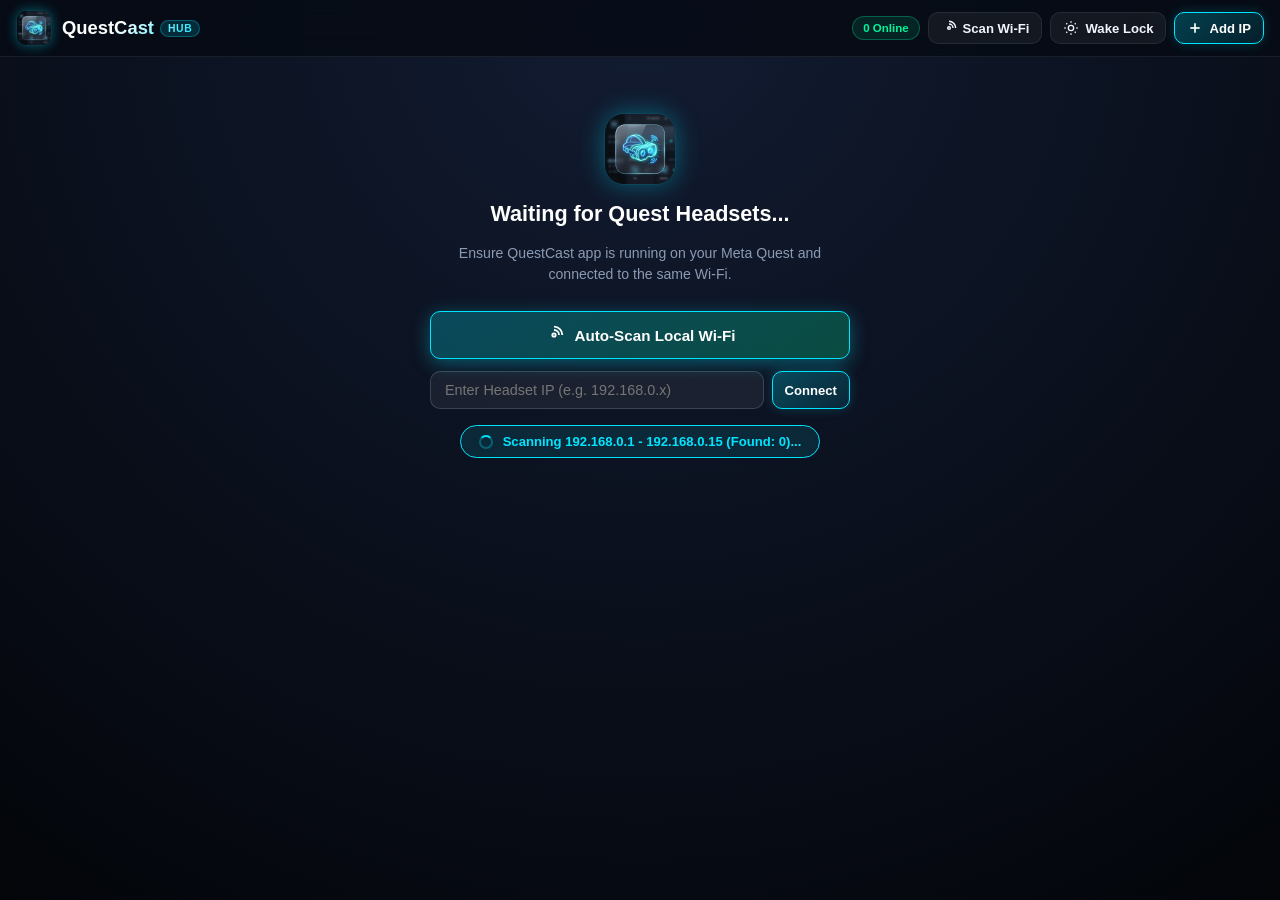
==== commit 19190e69: "Auto-scan Wi-Fi, 0-FPS sleeping screen clearing, 1-tap SSL authorization, and remove hardcoded IPs" ====
--- a/docs/index.html
+++ b/docs/index.html
@@ -38,6 +38,11 @@
     <div class="header-actions">
       <span class="active-pill" id="activePill">0 Online</span>
 
+      <button class="btn-glass" id="btnScanNetwork" title="Auto-Scan Wi-Fi Subnet for Headsets">
+        <svg width="16" height="16" viewBox="0 0 24 24" fill="none" stroke="currentColor" stroke-width="2.2"><path d="M12 2a10 10 0 0 1 10 10"/><path d="M12 6a6 6 0 0 1 6 6"/><circle cx="12" cy="12" r="2"/></svg>
+        <span>Scan Wi-Fi</span>
+      </button>
+
       <button class="btn-glass" id="btnWakeLock" title="Keep Screen Awake">
         <svg id="iconWakeLock" width="16" height="16" viewBox="0 0 24 24" fill="none" stroke="currentColor" stroke-width="2"><circle cx="12" cy="12" r="4"/><path d="M12 2v2"/><path d="M12 20v2"/><path d="m4.93 4.93 1.41 1.41"/><path d="m17.66 17.66 1.41 1.41"/><path d="M2 12h2"/><path d="M20 12h2"/><path d="m6.34 17.66-1.41 1.41"/><path d="m19.07 4.93-1.41 1.41"/></svg>
         <span>Wake Lock</span>
@@ -52,19 +57,42 @@
 
   <!-- Main Multi-Headset Video Stage -->
   <main class="stations-container">
-    <!-- Standby Hero: Visible only when 0 headsets are connected -->
+    <!-- Standby Hero: Visible only when 0 headsets are actively streaming -->
     <div class="standby-hero" id="standbyHero">
       <div class="standby-icon">
         <img src="./icons/icon-192.png" alt="QuestCast Standby">
       </div>
-      <h2>Waiting for Quest Headsets...</h2>
-      <p>Ensure QuestCast app is running on your Meta Quest 2 and connected to the same Wi-Fi.</p>
+      <h2 id="standbyTitle">Waiting for Quest Headsets...</h2>
+      <p id="standbySubtitle">Ensure QuestCast app is running on your Meta Quest and connected to the same Wi-Fi network.</p>
       
-      <div class="quick-add-box">
-        <input type="text" id="quickAddIp" placeholder="Enter Headset IP (e.g. 192.168.0.232)">
-        <button class="btn-glass btn-primary" id="btnQuickAdd">Connect</button>
+      <!-- Scan & Connect Action Row -->
+      <div class="standby-actions-row">
+        <button class="btn-scan-hero" id="btnScanHero">
+          <svg width="20" height="20" viewBox="0 0 24 24" fill="none" stroke="currentColor" stroke-width="2.2"><path d="M12 2a10 10 0 0 1 10 10"/><path d="M12 6a6 6 0 0 1 6 6"/><circle cx="12" cy="12" r="2"/></svg>
+          <span id="btnScanHeroText">Auto-Scan Local Wi-Fi</span>
+        </button>
+
+        <div class="quick-add-box">
+          <input type="text" id="quickAddIp" placeholder="Enter Headset IP (e.g. 192.168.0.x)">
+          <button class="btn-glass btn-primary" id="btnQuickAdd">Connect</button>
+        </div>
       </div>
 
+      <!-- Live Scan Progress Banner -->
+      <div class="scan-progress-banner hidden" id="scanProgressBanner">
+        <span class="scan-spinner"></span>
+        <span id="scanStatusText">Scanning 192.168.0.1 - 254...</span>
+      </div>
+
+      <!-- Sleeping Devices List: Shown dynamically when connected headsets go to sleep -->
+      <div class="sleeping-devices-container hidden" id="sleepingDevicesContainer">
+        <div class="sleeping-header">
+          <span>💤 Headsets in Sleep Mode (Put on headset to resume casting)</span>
+        </div>
+        <div class="sleeping-list" id="sleepingList"></div>
+      </div>
+
+      <!-- Saved / Monitored IP status pills -->
       <div class="saved-ips-list" id="savedIpsList">
         <!-- Monitored IPs listed here -->
       </div>
@@ -72,7 +100,7 @@
 
     <!-- Active Connected Cards Grid -->
     <div class="stations-grid" id="stationsGrid">
-      <!-- Only CONNECTED headsets rendered here dynamically -->
+      <!-- Only ACTIVELY STREAMING headsets rendered here dynamically -->
     </div>
   </main>
 
@@ -84,7 +112,7 @@
     </button>
   </div>
 
-  <!-- Modal: Add Headset IP -->
+  <!-- Modal: Add Headset IP & SSL Trust -->
   <div class="modal-backdrop" id="modalAddStation">
     <div class="modal-sheet">
       <div class="modal-header">
@@ -102,9 +130,12 @@
           <input type="text" class="form-input" id="inputStationName" placeholder="e.g. Station 2">
         </div>
 
-        <div class="ssl-helper-banner">
-          <strong>Tip:</strong> If using HTTPS on Chrome/Safari, accept the Quest's local SSL certificate once:
-          <span id="sslLinks"></span>
+        <div class="ssl-helper-banner" id="sslHelperBanner">
+          <div class="ssl-helper-header">
+            <strong>🔒 One-Tap SSL Trust:</strong>
+          </div>
+          <p class="ssl-helper-desc">If using HTTPS on Chrome/Safari, accept the Quest's local SSL certificate once:</p>
+          <div class="ssl-links" id="sslLinks"></div>
         </div>
       </div>
       <div class="modal-footer">
@@ -114,6 +145,9 @@
     </div>
   </div>
 
+  <!-- Toast Notification -->
+  <div class="toast-container" id="toastContainer"></div>
+
   <!-- Core JavaScript -->
   <script src="./app.js"></script>
 </body>
--- a/docs/style.css
+++ b/docs/style.css
@@ -268,12 +268,48 @@
   line-height: 1.5;
 }
 
+.standby-actions-row {
+  display: flex;
+  flex-direction: column;
+  align-items: center;
+  gap: 12px;
+  max-width: 420px;
+  width: 100%;
+  margin-top: 10px;
+}
+
+.btn-scan-hero {
+  width: 100%;
+  background: linear-gradient(135deg, rgba(0, 229, 255, 0.25) 0%, rgba(0, 245, 155, 0.25) 100%);
+  border: 1px solid var(--accent-cyan);
+  border-radius: var(--radius-md);
+  color: #fff;
+  font-size: 0.95rem;
+  font-weight: 700;
+  padding: 13px 20px;
+  display: flex;
+  align-items: center;
+  justify-content: center;
+  gap: 10px;
+  cursor: pointer;
+  box-shadow: 0 4px 18px var(--accent-cyan-glow);
+  transition: all 0.2s ease;
+}
+
+.btn-scan-hero:hover {
+  transform: translateY(-2px);
+  box-shadow: 0 6px 24px var(--accent-cyan-glow);
+  border-color: #fff;
+}
+
+.btn-scan-hero:active {
+  transform: translateY(1px);
+}
+
 .quick-add-box {
   display: flex;
   gap: 8px;
-  max-width: 380px;
-  width: 100%;
-  margin-top: 10px;
+  width: 100%;
 }
 
 .quick-add-box input {
@@ -292,12 +328,95 @@
   box-shadow: 0 0 10px var(--accent-cyan-glow);
 }
 
+/* Scan Progress Banner */
+.scan-progress-banner {
+  display: flex;
+  align-items: center;
+  gap: 10px;
+  background: rgba(0, 229, 255, 0.1);
+  border: 1px solid var(--accent-cyan);
+  border-radius: var(--radius-pill);
+  padding: 8px 18px;
+  font-size: 0.82rem;
+  color: var(--accent-cyan);
+  font-weight: 600;
+  animation: pulse-border 1.5s infinite;
+}
+
+.scan-progress-banner.hidden {
+  display: none !important;
+}
+
+.scan-spinner {
+  width: 14px;
+  height: 14px;
+  border: 2px solid rgba(0, 229, 255, 0.3);
+  border-top-color: var(--accent-cyan);
+  border-radius: 50%;
+  animation: spin 0.8s linear infinite;
+}
+
+@keyframes spin {
+  to { transform: rotate(360deg); }
+}
+
+@keyframes pulse-border {
+  0%, 100% { border-color: rgba(0, 229, 255, 0.3); }
+  50% { border-color: rgba(0, 229, 255, 0.9); }
+}
+
+/* Sleeping Devices Standby List */
+.sleeping-devices-container {
+  width: 100%;
+  max-width: 420px;
+  background: rgba(255, 184, 0, 0.08);
+  border: 1px solid rgba(255, 184, 0, 0.3);
+  border-radius: var(--radius-md);
+  padding: 12px 14px;
+  display: flex;
+  flex-direction: column;
+  gap: 8px;
+  text-align: left;
+}
+
+.sleeping-devices-container.hidden {
+  display: none !important;
+}
+
+.sleeping-header {
+  font-size: 0.78rem;
+  font-weight: 700;
+  color: var(--accent-amber);
+  display: flex;
+  align-items: center;
+  gap: 6px;
+}
+
+.sleeping-list {
+  display: flex;
+  flex-wrap: wrap;
+  gap: 6px;
+}
+
+.sleeping-pill {
+  font-size: 0.75rem;
+  font-weight: 600;
+  background: rgba(255, 184, 0, 0.15);
+  border: 1px solid rgba(255, 184, 0, 0.4);
+  color: #fff;
+  padding: 4px 10px;
+  border-radius: var(--radius-pill);
+  display: inline-flex;
+  align-items: center;
+  gap: 6px;
+}
+
 .saved-ips-list {
   display: flex;
   flex-direction: column;
   gap: 8px;
   width: 100%;
-  max-width: 380px;
+  max-width: 420px;
   margin-top: 12px;
 }
 
@@ -655,10 +774,33 @@
   line-height: 1.4;
 }
 
-.ssl-helper-banner a {
-  color: var(--accent-cyan);
-  text-decoration: underline;
-  font-weight: 600;
+.ssl-links {
+  display: flex;
+  flex-wrap: wrap;
+  gap: 8px;
+  margin-top: 8px;
+}
+
+.btn-trust-pill {
+  background: rgba(0, 229, 255, 0.15);
+  border: 1px solid var(--accent-cyan);
+  border-radius: var(--radius-pill);
+  padding: 5px 12px;
+  font-size: 0.78rem;
+  font-weight: 700;
+  color: var(--accent-cyan) !important;
+  text-decoration: none !important;
+  display: inline-flex;
+  align-items: center;
+  gap: 4px;
+  cursor: pointer;
+  transition: all 0.2s ease;
+}
+
+.btn-trust-pill:hover {
+  background: var(--accent-cyan);
+  color: #070b14 !important;
+  box-shadow: 0 0 12px var(--accent-cyan-glow);
 }
 
 .modal-footer {
@@ -669,6 +811,57 @@
   gap: 8px;
   border-top: 1px solid rgba(255, 255, 255, 0.08);
   background: rgba(7, 11, 20, 0.5);
+}
+
+/* Toast Notifications */
+.toast-container {
+  position: fixed;
+  top: 70px;
+  left: 50%;
+  transform: translateX(-50%);
+  z-index: 10000;
+  display: flex;
+  flex-direction: column;
+  gap: 8px;
+  pointer-events: none;
+}
+
+.toast {
+  background: rgba(12, 18, 32, 0.95);
+  backdrop-filter: blur(15px);
+  -webkit-backdrop-filter: blur(15px);
+  border: 1px solid var(--accent-cyan);
+  box-shadow: 0 8px 25px rgba(0, 0, 0, 0.6), 0 0 15px var(--accent-cyan-glow);
+  color: #fff;
+  font-size: 0.82rem;
+  font-weight: 600;
+  padding: 8px 18px;
+  border-radius: var(--radius-pill);
+  animation: toast-in 0.25s ease-out, toast-out 0.25s ease-in 2.75s forwards;
+  pointer-events: auto;
+}
+
+@keyframes toast-in {
+  from { opacity: 0; transform: translateY(-10px); }
+  to { opacity: 1; transform: translateY(0); }
+}
+
+@keyframes toast-out {
+  from { opacity: 1; transform: translateY(0); }
+  to { opacity: 0; transform: translateY(-10px); }
+}
+
+/* Station Card Sleeping State */
+.station-card.sleeping {
+  opacity: 0.6;
+  filter: grayscale(0.6);
+  border-color: rgba(255, 184, 0, 0.4);
+}
+
+.station-card.sleeping .badge-hud {
+  background: rgba(255, 184, 0, 0.2);
+  color: var(--accent-amber);
+  border-color: rgba(255, 184, 0, 0.5);
 }
 
 /* Responsive Grid Layout */
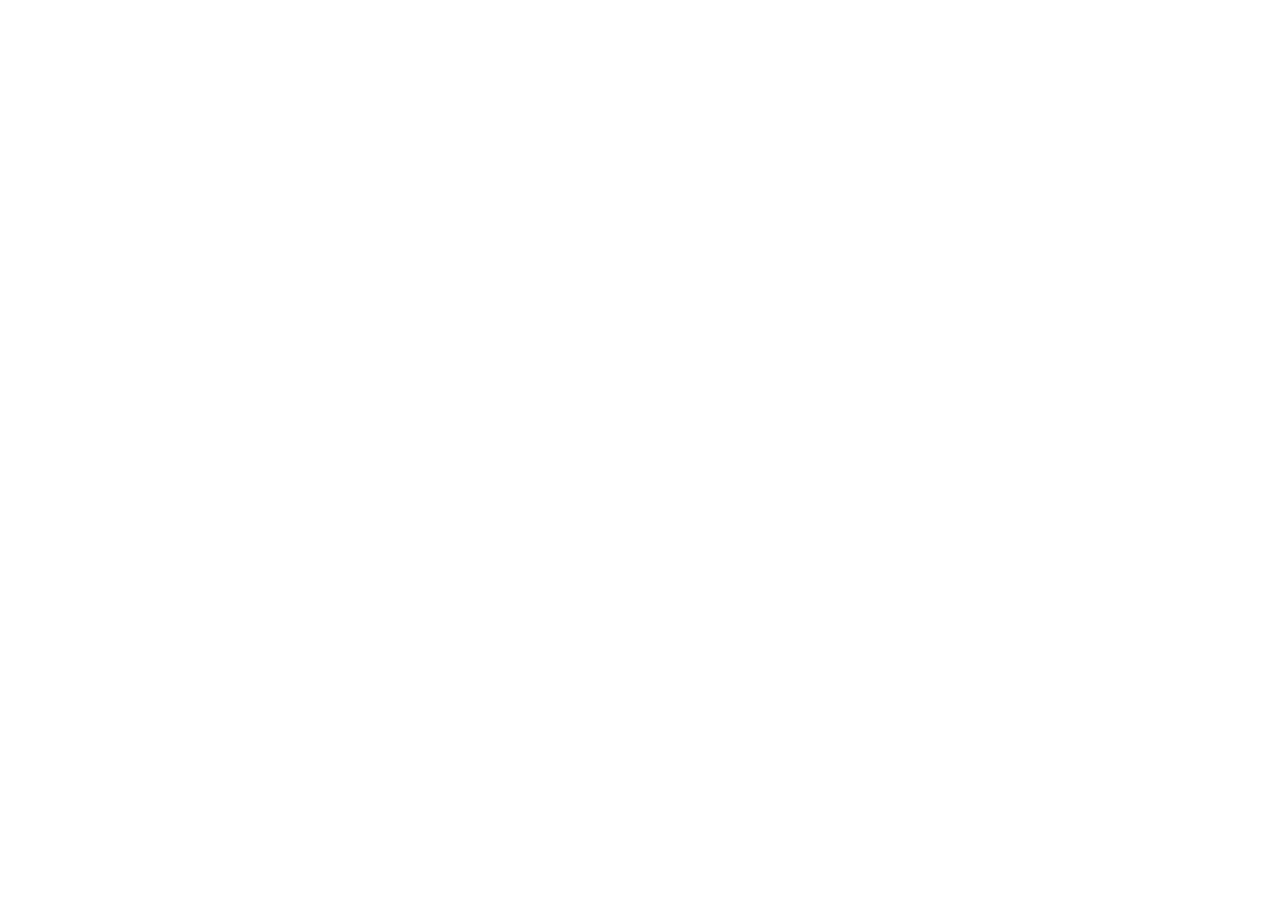
==== commit b00317d7: "fix(pwa): automatically force HTTPS on GitHub Pages" ====
--- a/docs/index.html
+++ b/docs/index.html
@@ -4,6 +4,13 @@
   <meta charset="UTF-8">
   <meta name="viewport" content="width=device-width, initial-scale=1.0, maximum-scale=1.0, user-scalable=no, viewport-fit=cover">
   <title>QuestCast Operator Hub</title>
+  
+  <!-- Enforce HTTPS on GitHub Pages -->
+  <script>
+    if (location.protocol === 'http:' && (location.hostname.endsWith('github.io') || (location.hostname.includes('.') && !/^(127\.|192\.168\.|10\.|172\.)/.test(location.hostname))) && location.hostname !== 'localhost') {
+      location.replace('https://' + location.host + location.pathname + location.search + location.hash);
+    }
+  </script>
   
   <!-- PWA & Mobile Web Capabilities -->
   <link rel="manifest" href="./manifest.json">
--- a/docs/style.css
+++ b/docs/style.css
@@ -403,12 +403,26 @@
   font-weight: 600;
   background: rgba(255, 184, 0, 0.15);
   border: 1px solid rgba(255, 184, 0, 0.4);
-  color: #fff;
-  padding: 4px 10px;
+  color: #fff !important;
+  text-decoration: none !important;
+  padding: 5px 12px;
   border-radius: var(--radius-pill);
   display: inline-flex;
   align-items: center;
   gap: 6px;
+  cursor: pointer;
+  transition: all 0.2s ease;
+}
+
+.sleeping-pill:hover {
+  background: rgba(255, 184, 0, 0.3);
+  border-color: var(--accent-amber);
+  transform: translateY(-1px);
+}
+
+.pill-arrow {
+  color: var(--accent-amber);
+  font-weight: 800;
 }
 
 .saved-ips-list {
@@ -469,6 +483,33 @@
 
 .standby-ip-row.online .ip-status-badge {
   color: var(--accent-green);
+}
+
+.row-actions {
+  display: flex;
+  align-items: center;
+  gap: 6px;
+}
+
+.btn-open-row {
+  background: rgba(0, 229, 255, 0.12);
+  border: 1px solid rgba(0, 229, 255, 0.35);
+  border-radius: var(--radius-pill);
+  color: var(--accent-cyan) !important;
+  text-decoration: none !important;
+  font-size: 0.72rem;
+  font-weight: 700;
+  padding: 3px 10px;
+  display: inline-flex;
+  align-items: center;
+  gap: 4px;
+  transition: all 0.2s ease;
+}
+
+.btn-open-row:hover {
+  background: var(--accent-cyan);
+  color: #070b14 !important;
+  box-shadow: 0 0 10px var(--accent-cyan-glow);
 }
 
 .btn-delete-ip {
@@ -575,6 +616,25 @@
   border-radius: 4px;
 }
 
+.btn-open-tab {
+  color: var(--accent-cyan) !important;
+  text-decoration: none !important;
+}
+
+.btn-open-tab:hover {
+  color: #fff !important;
+  background: rgba(0, 229, 255, 0.2) !important;
+}
+
+.btn-close-station {
+  color: var(--text-muted);
+}
+
+.btn-close-station:hover {
+  color: #ff5252 !important;
+  background: rgba(255, 82, 82, 0.15) !important;
+}
+
 /* Video Stage */
 .video-container {
   width: 100%;
@@ -593,6 +653,87 @@
   object-fit: contain;
   display: block;
   background: #000;
+}
+
+/* Live Card Overlay for Standby / Connecting / SSL */
+.card-overlay {
+  position: absolute;
+  inset: 0;
+  background: rgba(7, 11, 20, 0.88);
+  backdrop-filter: blur(14px);
+  -webkit-backdrop-filter: blur(14px);
+  display: flex;
+  align-items: center;
+  justify-content: center;
+  padding: 16px;
+  z-index: 10;
+  transition: opacity 0.25s ease, visibility 0.25s ease;
+}
+
+.card-overlay.hidden {
+  opacity: 0;
+  visibility: hidden;
+  pointer-events: none;
+}
+
+.overlay-content {
+  display: flex;
+  flex-direction: column;
+  align-items: center;
+  text-align: center;
+  gap: 10px;
+  max-width: 320px;
+}
+
+.overlay-icon {
+  font-size: 2.2rem;
+  animation: pulse-icon 2s infinite ease-in-out;
+}
+
+@keyframes pulse-icon {
+  0%, 100% { transform: scale(1); opacity: 0.85; }
+  50% { transform: scale(1.1); opacity: 1; }
+}
+
+.overlay-title {
+  font-size: 1.05rem;
+  font-weight: 700;
+  color: #fff;
+}
+
+.overlay-desc {
+  font-size: 0.82rem;
+  color: var(--text-secondary);
+  line-height: 1.4;
+}
+
+.overlay-actions {
+  margin-top: 6px;
+  display: flex;
+  gap: 8px;
+}
+
+.btn-overlay-open {
+  background: linear-gradient(135deg, rgba(0, 229, 255, 0.25) 0%, rgba(0, 229, 255, 0.1) 100%);
+  border: 1px solid var(--accent-cyan);
+  border-radius: var(--radius-pill);
+  color: #fff !important;
+  font-size: 0.82rem;
+  font-weight: 700;
+  padding: 8px 16px;
+  display: inline-flex;
+  align-items: center;
+  gap: 6px;
+  text-decoration: none !important;
+  box-shadow: 0 0 15px var(--accent-cyan-glow);
+  transition: all 0.2s ease;
+  cursor: pointer;
+}
+
+.btn-overlay-open:hover {
+  background: var(--accent-cyan);
+  color: #070b14 !important;
+  transform: translateY(-1px);
 }
 
 /* Card Footer: One prominent Talk button */
